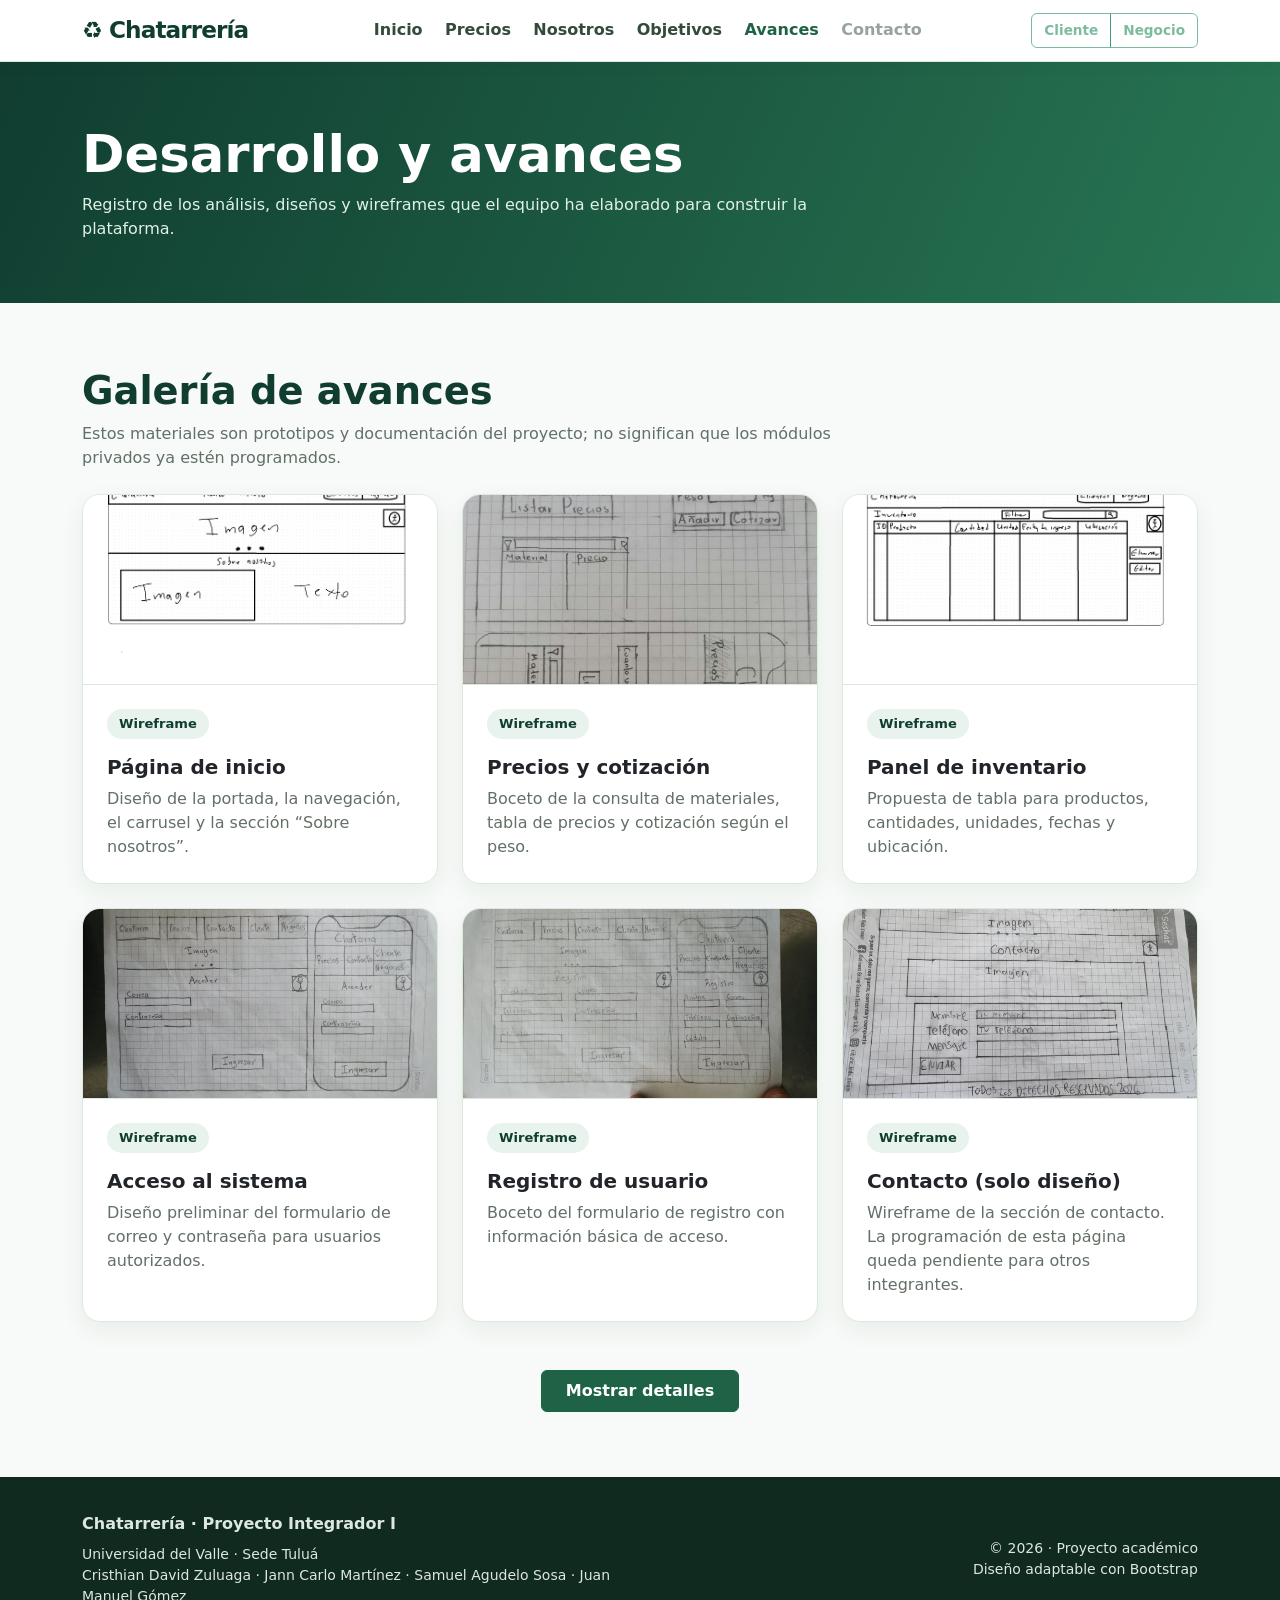
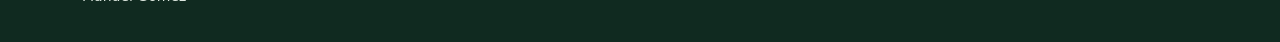
==== avances.html @ cac2bcbe "adelanto actividad web Cristhian-Jann" ====
<!doctype html>
<html lang="es">
<head>
  <meta charset="utf-8">
  <meta name="viewport" content="width=device-width, initial-scale=1">
  <meta name="description" content="Proyecto académico de sistema web para la gestión de chatarrerías y materiales reciclables.">
  <title>Avances | Chatarrería</title>
  <link rel="stylesheet" href="css/bootstrap.min.css">
  <link rel="stylesheet" href="css/style.css">
</head>
<body class="d-flex flex-column min-vh-100">
<nav class="navbar navbar-expand-lg navbar-proyecto sticky-top" aria-label="Navegación principal">
  <div class="container">
    <a class="navbar-brand" href="index.html">♻ Chatarrería</a>
    <button class="navbar-toggler" type="button" data-bs-toggle="collapse" data-bs-target="#menuPrincipal" aria-controls="menuPrincipal" aria-expanded="false" aria-label="Abrir menú"><span class="navbar-toggler-icon"></span></button>
    <div class="collapse navbar-collapse" id="menuPrincipal">
      <ul class="navbar-nav mx-auto mb-2 mb-lg-0">
        <li class="nav-item"><a class="nav-link " href="index.html">Inicio</a></li>
        <li class="nav-item"><a class="nav-link" href="index.html#precios">Precios</a></li>
        <li class="nav-item"><a class="nav-link " href="nosotros.html">Nosotros</a></li>
        <li class="nav-item"><a class="nav-link " href="objetivos.html">Objetivos</a></li>
        <li class="nav-item"><a class="nav-link active" href="avances.html">Avances</a></li>
        <li class="nav-item"><span class="nav-link nav-link-pendiente" title="Pendiente: lo harán otros compañeros">Contacto</span></li>
      </ul>
      <div class="btn-group accesos" role="group" aria-label="Opciones de acceso en desarrollo">
        <button type="button" class="btn btn-outline-success" disabled title="Acceso por desarrollar">Cliente</button>
        <button type="button" class="btn btn-outline-success" disabled title="Acceso por desarrollar">Negocio</button>
      </div>
    </div>
  </div>
</nav>
<main class="flex-grow-1">
<section class="cabecera-interior"><div class="container"><h1>Desarrollo y avances</h1><p>Registro de los análisis, diseños y wireframes que el equipo ha elaborado para construir la plataforma.</p></div></section>
<section class="seccion"><div class="container"><header class="mb-4"><h2 class="seccion-titulo">Galería de avances</h2><p class="seccion-subtitulo">Estos materiales son prototipos y documentación del proyecto; no significan que los módulos privados ya estén programados.</p></header>
<div class="row row-cols-1 row-cols-md-2 row-cols-xl-3 g-4"><div class="col"><article class="card tarjeta-elevada tarjeta-avance h-100"><img src="img/wireframe-inicio.jpg" alt="Boceto de página de inicio" loading="lazy"><div class="card-body p-4"><span class="etiqueta align-self-start mb-3">Wireframe</span><h3 class="h5 fw-bold">Página de inicio</h3><p class="card-text mb-0">Diseño de la portada, la navegación, el carrusel y la sección “Sobre nosotros”.</p></div></article></div><div class="col"><article class="card tarjeta-elevada tarjeta-avance h-100"><img src="img/wireframe-precios.jpeg" alt="Boceto de precios y cotización" loading="lazy"><div class="card-body p-4"><span class="etiqueta align-self-start mb-3">Wireframe</span><h3 class="h5 fw-bold">Precios y cotización</h3><p class="card-text mb-0">Boceto de la consulta de materiales, tabla de precios y cotización según el peso.</p></div></article></div><div class="col"><article class="card tarjeta-elevada tarjeta-avance h-100"><img src="img/wireframe-inventario.jpg" alt="Boceto de panel de inventario" loading="lazy"><div class="card-body p-4"><span class="etiqueta align-self-start mb-3">Wireframe</span><h3 class="h5 fw-bold">Panel de inventario</h3><p class="card-text mb-0">Propuesta de tabla para productos, cantidades, unidades, fechas y ubicación.</p></div></article></div><div class="col"><article class="card tarjeta-elevada tarjeta-avance h-100"><img src="img/wireframe-login.jpeg" alt="Boceto de acceso al sistema" loading="lazy"><div class="card-body p-4"><span class="etiqueta align-self-start mb-3">Wireframe</span><h3 class="h5 fw-bold">Acceso al sistema</h3><p class="card-text mb-0">Diseño preliminar del formulario de correo y contraseña para usuarios autorizados.</p></div></article></div><div class="col"><article class="card tarjeta-elevada tarjeta-avance h-100"><img src="img/wireframe-registro.jpeg" alt="Boceto de registro de usuario" loading="lazy"><div class="card-body p-4"><span class="etiqueta align-self-start mb-3">Wireframe</span><h3 class="h5 fw-bold">Registro de usuario</h3><p class="card-text mb-0">Boceto del formulario de registro con información básica de acceso.</p></div></article></div><div class="col"><article class="card tarjeta-elevada tarjeta-avance h-100"><img src="img/wireframe-contacto.jpeg" alt="Boceto de contacto (solo diseño)" loading="lazy"><div class="card-body p-4"><span class="etiqueta align-self-start mb-3">Wireframe</span><h3 class="h5 fw-bold">Contacto (solo diseño)</h3><p class="card-text mb-0">Wireframe de la sección de contacto. La programación de esta página queda pendiente para otros integrantes.</p></div></article></div></div>
<div class="text-center mt-5"><button id="botonDetallesAvances" class="btn btn-verde px-4 py-2" type="button" aria-expanded="false" aria-controls="detallesAvances">Mostrar detalles</button></div>
<div id="detallesAvances" class="panel-blanco p-4 mt-4 d-none"><h3 class="h4 fw-bold">¿Qué hemos trabajado?</h3><ul class="mb-0"><li>Identificación de problemas en los registros manuales de chatarrerías.</li><li>Organización de módulos públicos y privados del sitio.</li><li>Diseño de wireframes de escritorio y celular.</li><li>Inicio de la implementación informativa con HTML, CSS, Bootstrap y JavaScript.</li></ul></div>
</div></section>
</main>
<footer class="pie mt-auto"><div class="container"><div class="row gy-3 align-items-center"><div class="col-lg-6"><strong>Chatarrería · Proyecto Integrador I</strong><p class="mb-0 mt-2 small">Universidad del Valle · Sede Tuluá<br>Cristhian David Zuluaga · Jann Carlo Martínez · Samuel Agudelo Sosa · Juan Manuel Gómez</p></div><div class="col-lg-6 text-lg-end small">© <span class="anio-actual">2026</span> · Proyecto académico<br>Diseño adaptable con Bootstrap</div></div></div></footer>
<script src="js/bootstrap.bundle.min.js"></script>
<script src="js/main.js"></script>
</body>
</html>
---- css/style.css ----
/* Estilos del proyecto: complementan Bootstrap 5.3.8 */
:root { --verde:#1e6346; --verde-oscuro:#103d30; --verde-suave:#e8f3ed; --tinta:#1d2822; --muted:#627066; --fondo:#f7faf8; }
* { box-sizing:border-box; }
html { scroll-padding-top:95px; }
body { background:var(--fondo); color:var(--tinta); }
a { text-underline-offset:3px; }
.navbar-proyecto { background:#fff; border-bottom:1px solid #dce7df; box-shadow:0 2px 16px #183e2710; }
.navbar-brand { font-size:1.45rem; font-weight:800; letter-spacing:-.04em; color:var(--verde-oscuro); }
.navbar-brand:hover { color:var(--verde); }
.navbar-nav .nav-link { color:#344a3b; font-weight:600; padding:.6rem .7rem!important; }
.navbar-nav .nav-link:hover, .navbar-nav .nav-link.active { color:var(--verde); }
.nav-link-pendiente { opacity:.5; cursor:not-allowed; }
.accesos .btn { font-size:.85rem; font-weight:600; }
.accesos .btn:disabled { opacity:.56; }
.banner .carousel-item { height:clamp(335px,45vw,510px); background:var(--verde-oscuro); }
.banner .carousel-item img { width:100%; height:100%; object-fit:cover; }
.banner .carousel-item::after { content:""; position:absolute; inset:0; background:linear-gradient(90deg,rgba(4,29,19,.78),rgba(4,29,19,.25) 65%,transparent); }
.banner .carousel-caption { z-index:2; left:8%; right:8%; bottom:18%; text-align:left; max-width:650px; }
.banner .carousel-caption h1,.banner .carousel-caption h2 { font-size:clamp(2rem,4.8vw,4rem); font-weight:800; line-height:1.08; }
.banner .carousel-caption p { font-size:clamp(1rem,1.55vw,1.25rem); max-width:520px; }
.carousel-indicators { margin-bottom:1rem; }
.carousel-indicators button { border-radius:10px; }
.seccion { padding:65px 0; }
.seccion-titulo { font-size:clamp(1.7rem,3vw,2.45rem); font-weight:800; color:var(--verde-oscuro); }
.seccion-subtitulo { color:var(--muted); max-width:750px; }
.separador { width:90px; height:4px; margin:16px auto 0; border-radius:20px; background:var(--verde); }
.marco-imagen { overflow:hidden; border-radius:20px; background:var(--verde-suave); box-shadow:0 13px 35px #193d2520; }
.marco-imagen img { width:100%; height:100%; display:block; object-fit:cover; }
.texto-nosotros { font-size:1.08rem; line-height:1.85; }
.btn-verde { background:var(--verde); color:#fff; border:1px solid var(--verde); font-weight:700; }
.btn-verde:hover, .btn-verde:focus { background:var(--verde-oscuro); color:#fff; border-color:var(--verde-oscuro); }
.panel-blanco { border:1px solid #dce8df; border-radius:18px; background:#fff; box-shadow:0 8px 25px #193d2510; }
.seccion-alterna { background:#edf5ef; }
.tabla-precios th { background:var(--verde-oscuro); color:#fff; }
.tabla-precios td { padding:1rem; }
.cabecera-interior { background:linear-gradient(115deg,#103d30,#287653); padding:62px 0; color:#fff; }
.cabecera-interior h1 { font-weight:800; font-size:clamp(2.1rem,4vw,3.3rem); }
.cabecera-interior p { max-width:780px; color:#e1f1e6; margin-bottom:0; }
.tarjeta-elevada { background:#fff; border:1px solid #dce8df; border-radius:18px; height:100%; box-shadow:0 8px 25px #193d2510; }
.icono-tarjeta { display:inline-flex; width:50px; height:50px; align-items:center; justify-content:center; border-radius:15px; color:var(--verde); background:var(--verde-suave); font-size:1.35rem; font-weight:800; }
.avatar { width:78px; height:78px; border-radius:50%; background:#d6eadc; color:var(--verde-oscuro); font-weight:800; font-size:1.4rem; display:flex; align-items:center; justify-content:center; margin:auto; }
.rol { color:var(--verde); font-weight:700; }
.accordion-button { font-weight:650; }
.accordion-button:not(.collapsed) { color:var(--verde-oscuro); background:var(--verde-suave); box-shadow:none; }
.accordion-button:focus { box-shadow:0 0 0 .2rem #2f88553b; }
.tarjeta-avance { overflow:hidden; }
.tarjeta-avance img { width:100%; height:190px; object-fit:cover; background:#f3f3f3; border-bottom:1px solid #dce8df; }
.tarjeta-avance .card-body { display:flex; flex-direction:column; }
.tarjeta-avance .card-text { color:var(--muted); }
.pie { background:#102a20; color:#dce7df; padding:35px 0; }
.pie a { color:#cdeed6; }
.etiqueta { display:inline-block; background:var(--verde-suave); color:var(--verde-oscuro); border-radius:40px; padding:5px 12px; font-size:.82rem; font-weight:700; }
@media(max-width:991.98px) { .accesos { margin-top:.7rem; } .navbar-nav .nav-link { padding:.48rem 0!important; } }
@media(max-width:575.98px) { .banner .carousel-item { height:355px; } .banner .carousel-caption { left:9%; right:9%; bottom:17%; } .banner .carousel-item::after { background:linear-gradient(90deg,rgba(4,29,19,.85),rgba(4,29,19,.55)); } .seccion { padding:45px 0; } .cabecera-interior { padding:44px 0; } .tarjeta-avance img { height:160px; } }
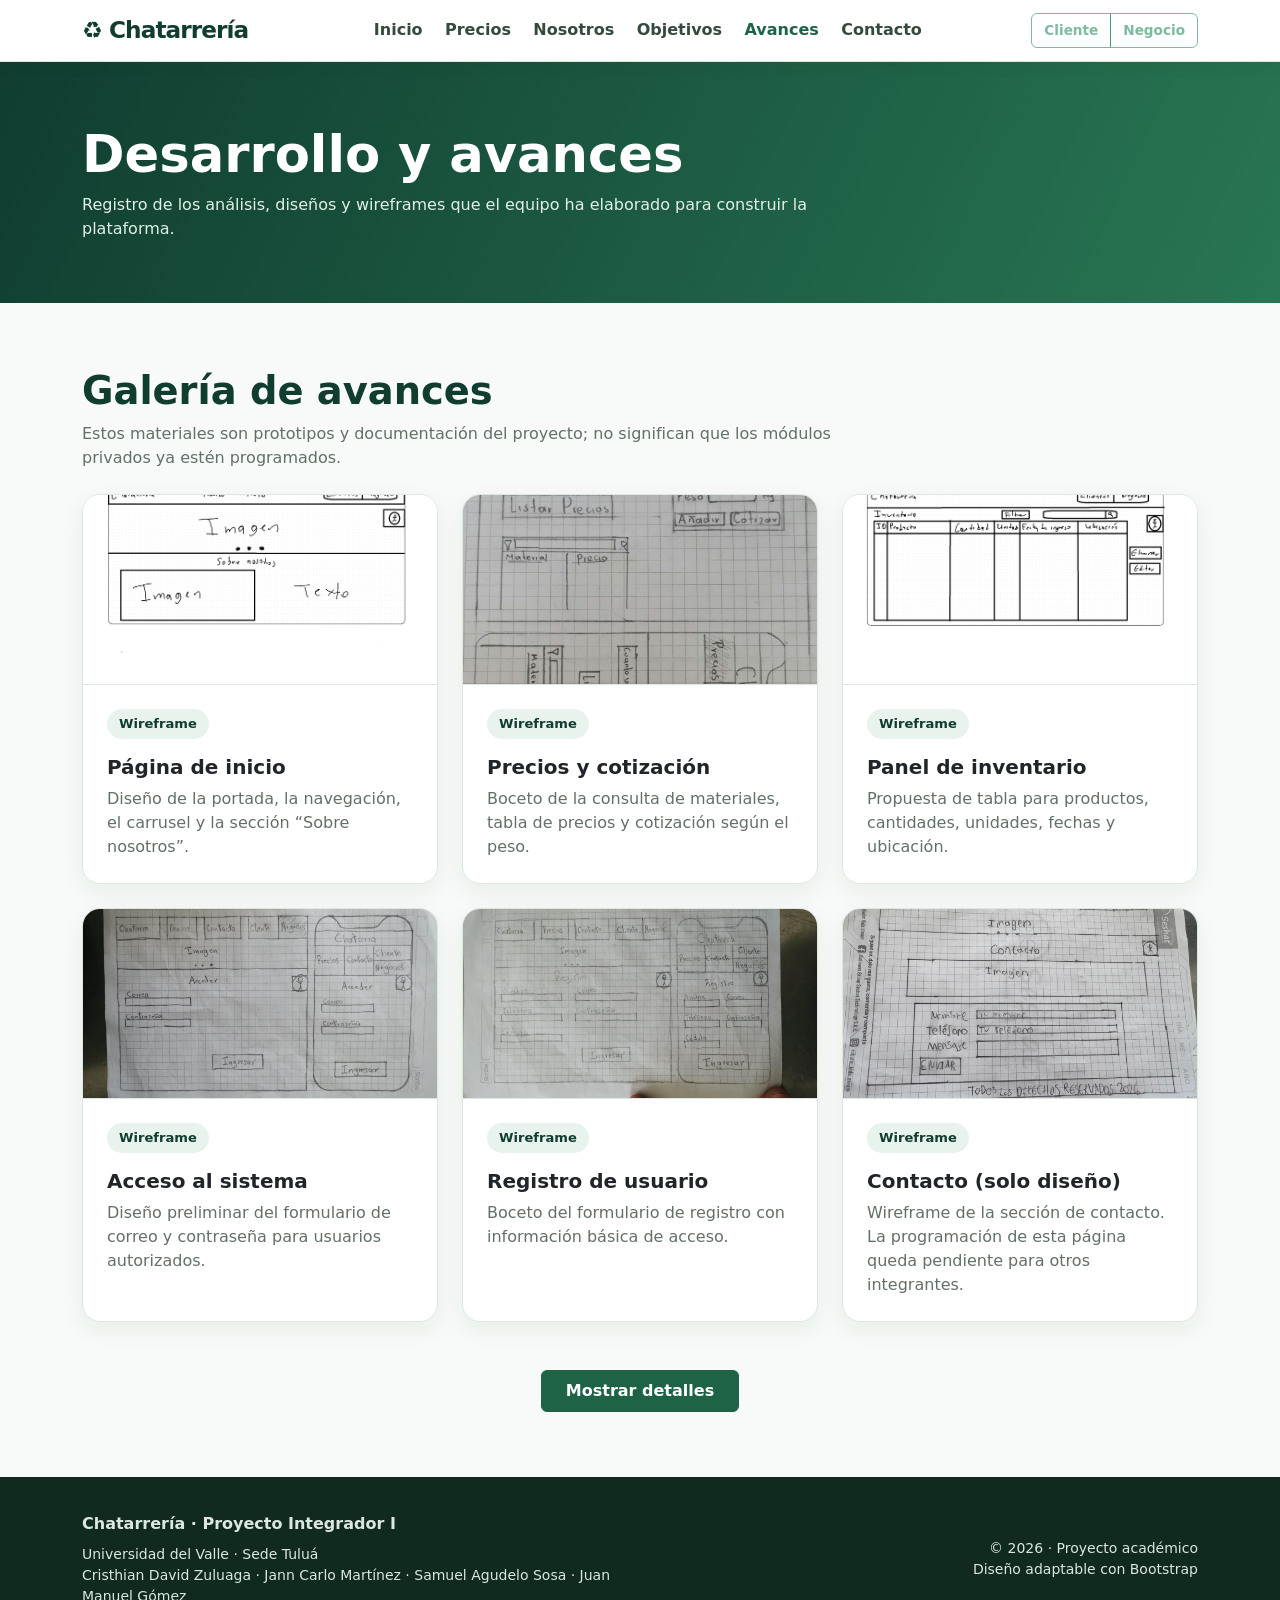
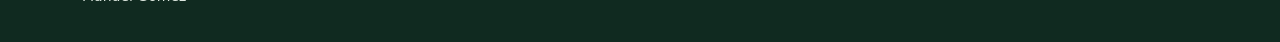
==== commit a688051b: "Contacto listo" ====
--- a/avances.html
+++ b/avances.html
@@ -20,7 +20,7 @@
         <li class="nav-item"><a class="nav-link " href="nosotros.html">Nosotros</a></li>
         <li class="nav-item"><a class="nav-link " href="objetivos.html">Objetivos</a></li>
         <li class="nav-item"><a class="nav-link active" href="avances.html">Avances</a></li>
-        <li class="nav-item"><span class="nav-link nav-link-pendiente" title="Pendiente: lo harán otros compañeros">Contacto</span></li>
+        <li class="nav-item"><a class="nav-link" href="contacto.html">Contacto</a></li>
       </ul>
       <div class="btn-group accesos" role="group" aria-label="Opciones de acceso en desarrollo">
         <button type="button" class="btn btn-outline-success" disabled title="Acceso por desarrollar">Cliente</button>
--- a/css/style.css
+++ b/css/style.css
@@ -52,3 +52,15 @@
 .etiqueta { display:inline-block; background:var(--verde-suave); color:var(--verde-oscuro); border-radius:40px; padding:5px 12px; font-size:.82rem; font-weight:700; }
 @media(max-width:991.98px) { .accesos { margin-top:.7rem; } .navbar-nav .nav-link { padding:.48rem 0!important; } }
 @media(max-width:575.98px) { .banner .carousel-item { height:355px; } .banner .carousel-caption { left:9%; right:9%; bottom:17%; } .banner .carousel-item::after { background:linear-gradient(90deg,rgba(4,29,19,.85),rgba(4,29,19,.55)); } .seccion { padding:45px 0; } .cabecera-interior { padding:44px 0; } .tarjeta-avance img { height:160px; } }
+
+
+.titulo-form { color:var(--verde-oscuro); }
+.form-control { border-radius:12px; padding:.7rem .9rem; border-color:#cfe0d4; }
+.form-control:focus { border-color:var(--verde); box-shadow:0 0 0 .2rem #2f88553b; }
+.contador-mensaje { margin-top:.3rem; font-size:.82rem; color:var(--muted); text-align:right; }
+.info-contacto { list-style:none; padding:0; margin:0 0 1rem; }
+.info-contacto li { display:flex; gap:1rem; align-items:flex-start; padding:1rem 0; border-bottom:1px solid #e3ede6; }
+.info-contacto li:last-child { border-bottom:0; }
+.info-contacto .icono-tarjeta { flex:none; }
+.info-contacto strong { display:block; color:var(--verde-oscuro); }
+.toast { border-radius:14px; }
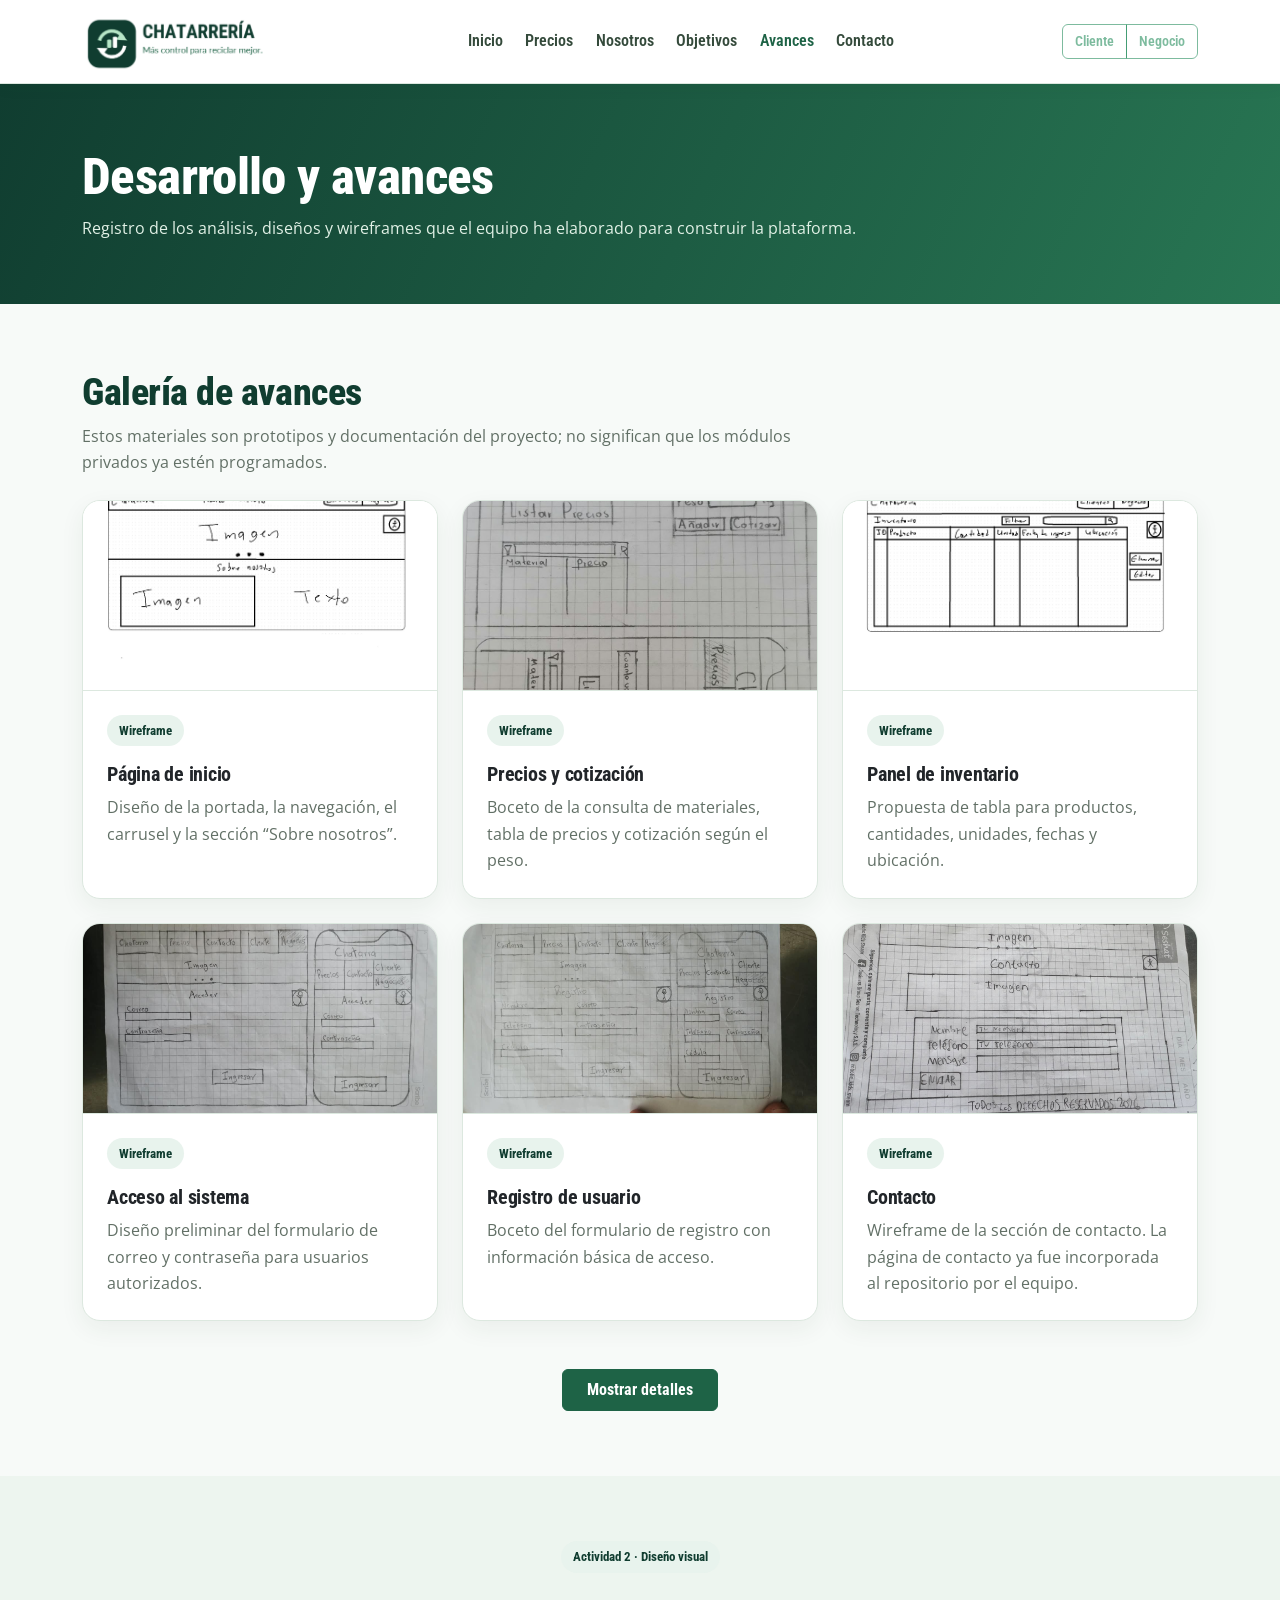
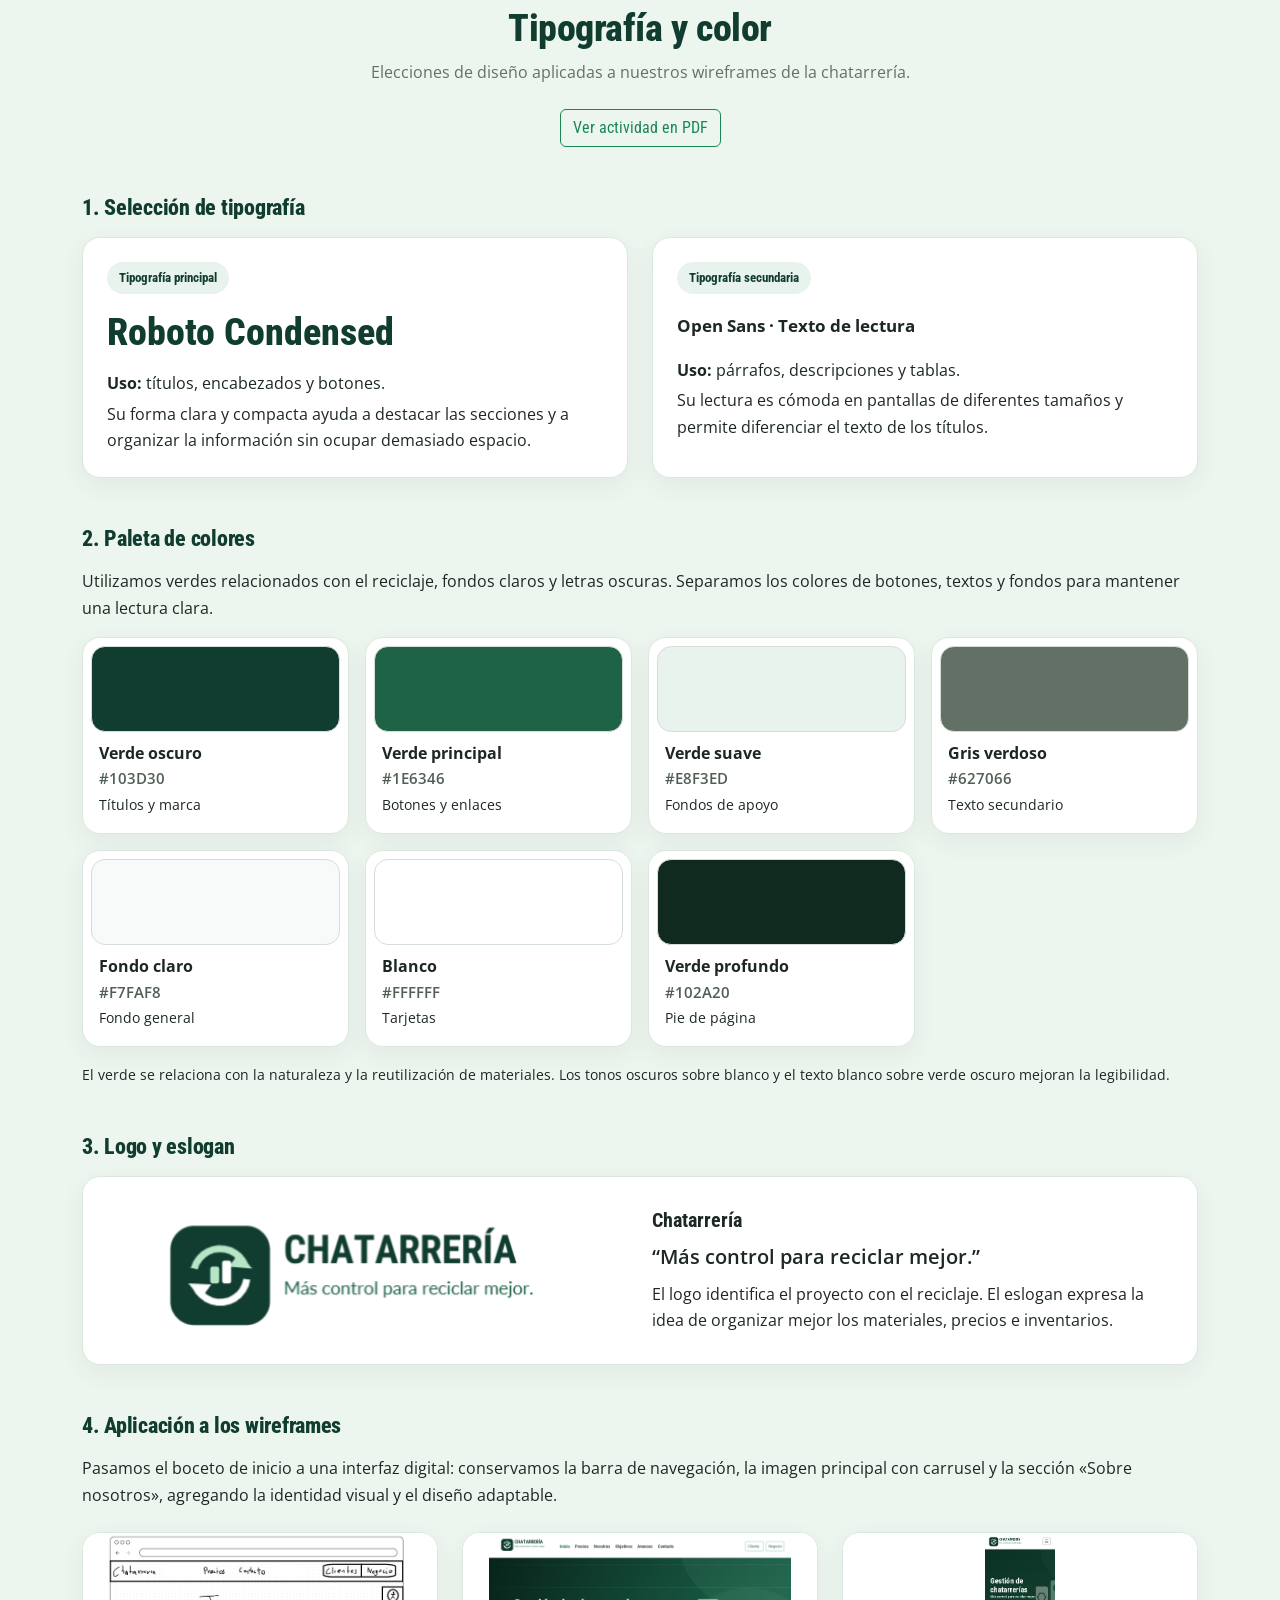
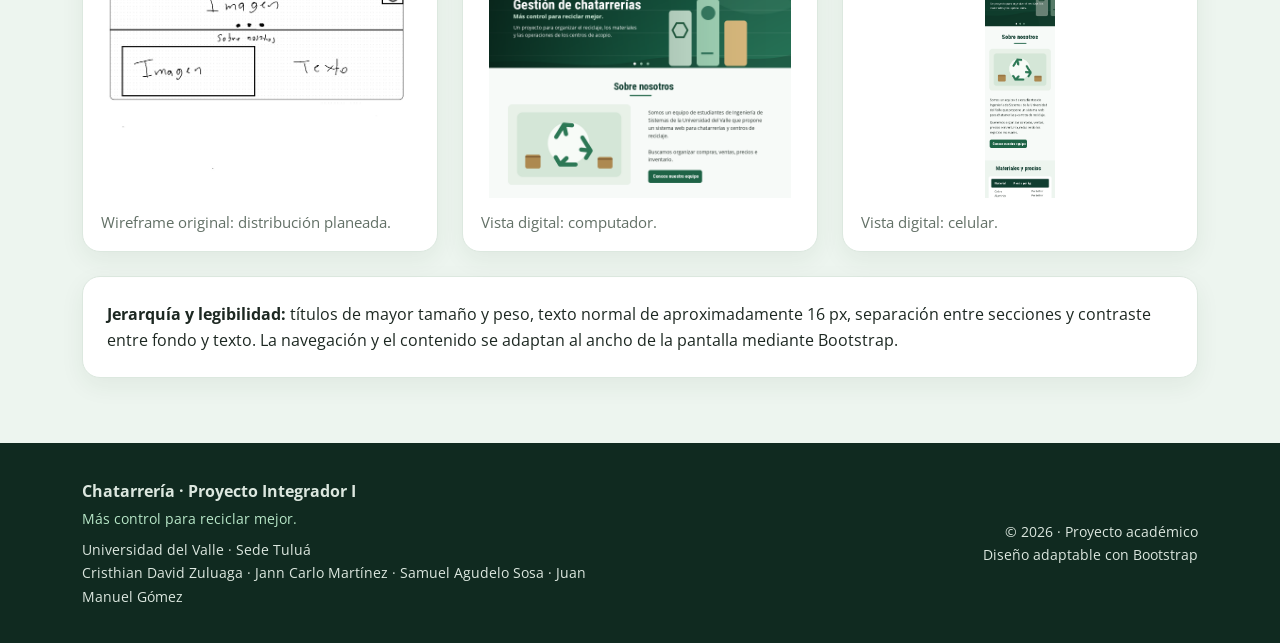
==== commit 04b93b92: "avance actividad 2" ====
--- a/avances.html
+++ b/avances.html
@@ -5,13 +5,17 @@
   <meta name="viewport" content="width=device-width, initial-scale=1">
   <meta name="description" content="Proyecto académico de sistema web para la gestión de chatarrerías y materiales reciclables.">
   <title>Avances | Chatarrería</title>
+  <link rel="preconnect" href="https://fonts.googleapis.com">
+  <link rel="preconnect" href="https://fonts.gstatic.com" crossorigin>
+  <link href="https://fonts.googleapis.com/css2?family=Open+Sans:wght@400;500;600;700&family=Roboto+Condensed:wght@500;600;700;800&display=swap" rel="stylesheet">
   <link rel="stylesheet" href="css/bootstrap.min.css">
   <link rel="stylesheet" href="css/style.css">
+  <link rel="stylesheet" href="css/actividad2.css">
 </head>
 <body class="d-flex flex-column min-vh-100">
 <nav class="navbar navbar-expand-lg navbar-proyecto sticky-top" aria-label="Navegación principal">
   <div class="container">
-    <a class="navbar-brand" href="index.html">♻ Chatarrería</a>
+    <a class="navbar-brand marca-proyecto" href="index.html" aria-label="Chatarrería: volver al inicio"><img class="logo-cabecera" src="img/logo-chatarreria.png" width="413" height="137" alt="Chatarrería. Más control para reciclar mejor."></a>
     <button class="navbar-toggler" type="button" data-bs-toggle="collapse" data-bs-target="#menuPrincipal" aria-controls="menuPrincipal" aria-expanded="false" aria-label="Abrir menú"><span class="navbar-toggler-icon"></span></button>
     <div class="collapse navbar-collapse" id="menuPrincipal">
       <ul class="navbar-nav mx-auto mb-2 mb-lg-0">
@@ -32,12 +36,69 @@
 <main class="flex-grow-1">
 <section class="cabecera-interior"><div class="container"><h1>Desarrollo y avances</h1><p>Registro de los análisis, diseños y wireframes que el equipo ha elaborado para construir la plataforma.</p></div></section>
 <section class="seccion"><div class="container"><header class="mb-4"><h2 class="seccion-titulo">Galería de avances</h2><p class="seccion-subtitulo">Estos materiales son prototipos y documentación del proyecto; no significan que los módulos privados ya estén programados.</p></header>
-<div class="row row-cols-1 row-cols-md-2 row-cols-xl-3 g-4"><div class="col"><article class="card tarjeta-elevada tarjeta-avance h-100"><img src="img/wireframe-inicio.jpg" alt="Boceto de página de inicio" loading="lazy"><div class="card-body p-4"><span class="etiqueta align-self-start mb-3">Wireframe</span><h3 class="h5 fw-bold">Página de inicio</h3><p class="card-text mb-0">Diseño de la portada, la navegación, el carrusel y la sección “Sobre nosotros”.</p></div></article></div><div class="col"><article class="card tarjeta-elevada tarjeta-avance h-100"><img src="img/wireframe-precios.jpeg" alt="Boceto de precios y cotización" loading="lazy"><div class="card-body p-4"><span class="etiqueta align-self-start mb-3">Wireframe</span><h3 class="h5 fw-bold">Precios y cotización</h3><p class="card-text mb-0">Boceto de la consulta de materiales, tabla de precios y cotización según el peso.</p></div></article></div><div class="col"><article class="card tarjeta-elevada tarjeta-avance h-100"><img src="img/wireframe-inventario.jpg" alt="Boceto de panel de inventario" loading="lazy"><div class="card-body p-4"><span class="etiqueta align-self-start mb-3">Wireframe</span><h3 class="h5 fw-bold">Panel de inventario</h3><p class="card-text mb-0">Propuesta de tabla para productos, cantidades, unidades, fechas y ubicación.</p></div></article></div><div class="col"><article class="card tarjeta-elevada tarjeta-avance h-100"><img src="img/wireframe-login.jpeg" alt="Boceto de acceso al sistema" loading="lazy"><div class="card-body p-4"><span class="etiqueta align-self-start mb-3">Wireframe</span><h3 class="h5 fw-bold">Acceso al sistema</h3><p class="card-text mb-0">Diseño preliminar del formulario de correo y contraseña para usuarios autorizados.</p></div></article></div><div class="col"><article class="card tarjeta-elevada tarjeta-avance h-100"><img src="img/wireframe-registro.jpeg" alt="Boceto de registro de usuario" loading="lazy"><div class="card-body p-4"><span class="etiqueta align-self-start mb-3">Wireframe</span><h3 class="h5 fw-bold">Registro de usuario</h3><p class="card-text mb-0">Boceto del formulario de registro con información básica de acceso.</p></div></article></div><div class="col"><article class="card tarjeta-elevada tarjeta-avance h-100"><img src="img/wireframe-contacto.jpeg" alt="Boceto de contacto (solo diseño)" loading="lazy"><div class="card-body p-4"><span class="etiqueta align-self-start mb-3">Wireframe</span><h3 class="h5 fw-bold">Contacto (solo diseño)</h3><p class="card-text mb-0">Wireframe de la sección de contacto. La programación de esta página queda pendiente para otros integrantes.</p></div></article></div></div>
+<div class="row row-cols-1 row-cols-md-2 row-cols-xl-3 g-4"><div class="col"><article class="card tarjeta-elevada tarjeta-avance h-100"><img src="img/wireframe-inicio.jpg" alt="Boceto de página de inicio" loading="lazy"><div class="card-body p-4"><span class="etiqueta align-self-start mb-3">Wireframe</span><h3 class="h5 fw-bold">Página de inicio</h3><p class="card-text mb-0">Diseño de la portada, la navegación, el carrusel y la sección “Sobre nosotros”.</p></div></article></div><div class="col"><article class="card tarjeta-elevada tarjeta-avance h-100"><img src="img/wireframe-precios.jpeg" alt="Boceto de precios y cotización" loading="lazy"><div class="card-body p-4"><span class="etiqueta align-self-start mb-3">Wireframe</span><h3 class="h5 fw-bold">Precios y cotización</h3><p class="card-text mb-0">Boceto de la consulta de materiales, tabla de precios y cotización según el peso.</p></div></article></div><div class="col"><article class="card tarjeta-elevada tarjeta-avance h-100"><img src="img/wireframe-inventario.jpg" alt="Boceto de panel de inventario" loading="lazy"><div class="card-body p-4"><span class="etiqueta align-self-start mb-3">Wireframe</span><h3 class="h5 fw-bold">Panel de inventario</h3><p class="card-text mb-0">Propuesta de tabla para productos, cantidades, unidades, fechas y ubicación.</p></div></article></div><div class="col"><article class="card tarjeta-elevada tarjeta-avance h-100"><img src="img/wireframe-login.jpeg" alt="Boceto de acceso al sistema" loading="lazy"><div class="card-body p-4"><span class="etiqueta align-self-start mb-3">Wireframe</span><h3 class="h5 fw-bold">Acceso al sistema</h3><p class="card-text mb-0">Diseño preliminar del formulario de correo y contraseña para usuarios autorizados.</p></div></article></div><div class="col"><article class="card tarjeta-elevada tarjeta-avance h-100"><img src="img/wireframe-registro.jpeg" alt="Boceto de registro de usuario" loading="lazy"><div class="card-body p-4"><span class="etiqueta align-self-start mb-3">Wireframe</span><h3 class="h5 fw-bold">Registro de usuario</h3><p class="card-text mb-0">Boceto del formulario de registro con información básica de acceso.</p></div></article></div><div class="col"><article class="card tarjeta-elevada tarjeta-avance h-100"><img src="img/wireframe-contacto.jpeg" alt="Boceto de contacto (solo diseño)" loading="lazy"><div class="card-body p-4"><span class="etiqueta align-self-start mb-3">Wireframe</span><h3 class="h5 fw-bold">Contacto</h3><p class="card-text mb-0">Wireframe de la sección de contacto. La página de contacto ya fue incorporada al repositorio por el equipo.</p></div></article></div></div>
 <div class="text-center mt-5"><button id="botonDetallesAvances" class="btn btn-verde px-4 py-2" type="button" aria-expanded="false" aria-controls="detallesAvances">Mostrar detalles</button></div>
 <div id="detallesAvances" class="panel-blanco p-4 mt-4 d-none"><h3 class="h4 fw-bold">¿Qué hemos trabajado?</h3><ul class="mb-0"><li>Identificación de problemas en los registros manuales de chatarrerías.</li><li>Organización de módulos públicos y privados del sitio.</li><li>Diseño de wireframes de escritorio y celular.</li><li>Inicio de la implementación informativa con HTML, CSS, Bootstrap y JavaScript.</li></ul></div>
 </div></section>
+
+<!-- Actividad 2 de Proyecto Integrador I: Tipografía y color -->
+<section class="seccion seccion-alterna" id="tipografia-color" aria-labelledby="actividad2-titulo">
+  <div class="container">
+    <header class="text-center mb-5">
+      <span class="etiqueta mb-3">Actividad 2 · Diseño visual</span>
+      <h2 class="seccion-titulo mt-3" id="actividad2-titulo">Tipografía y color</h2>
+      <p class="seccion-subtitulo mx-auto">Elecciones de diseño aplicadas a nuestros wireframes de la chatarrería.</p>
+      <a class="btn btn-outline-success mt-2" href="docs/Actividad_2_Tipografia_y_color.pdf" target="_blank" rel="noopener">Ver actividad en PDF</a>
+    </header>
+
+    <h3 class="titulo-actividad mb-3">1. Selección de tipografía</h3>
+    <div class="row g-4 mb-5">
+      <div class="col-md-6"><article class="tarjeta-elevada p-4">
+        <span class="etiqueta mb-3">Tipografía principal</span>
+        <p class="ejemplo-letra-titulo fuente-principal mb-3">Roboto Condensed</p>
+        <p class="mb-1"><strong>Uso:</strong> títulos, encabezados y botones.</p>
+        <p class="mb-0">Su forma clara y compacta ayuda a destacar las secciones y a organizar la información sin ocupar demasiado espacio.</p>
+      </article></div>
+      <div class="col-md-6"><article class="tarjeta-elevada p-4">
+        <span class="etiqueta mb-3">Tipografía secundaria</span>
+        <p class="ejemplo-letra-cuerpo fuente-secundaria fw-bold mb-3">Open Sans · Texto de lectura</p>
+        <p class="mb-1"><strong>Uso:</strong> párrafos, descripciones y tablas.</p>
+        <p class="mb-0">Su lectura es cómoda en pantallas de diferentes tamaños y permite diferenciar el texto de los títulos.</p>
+      </article></div>
+    </div>
+
+    <h3 class="titulo-actividad mb-3">2. Paleta de colores</h3>
+    <p class="mb-3">Utilizamos verdes relacionados con el reciclaje, fondos claros y letras oscuras. Separamos los colores de botones, textos y fondos para mantener una lectura clara.</p>
+    <div class="row row-cols-2 row-cols-md-4 row-cols-xl-7 g-3 mb-3">
+      <div class="col"><div class="panel-blanco p-2 h-100"><div class="muestra-color" style="background:#103D30"></div><div class="p-2"><strong>Verde oscuro</strong><div class="color-hex">#103D30</div><small>Títulos y marca</small></div></div></div>
+      <div class="col"><div class="panel-blanco p-2 h-100"><div class="muestra-color" style="background:#1E6346"></div><div class="p-2"><strong>Verde principal</strong><div class="color-hex">#1E6346</div><small>Botones y enlaces</small></div></div></div>
+      <div class="col"><div class="panel-blanco p-2 h-100"><div class="muestra-color" style="background:#E8F3ED"></div><div class="p-2"><strong>Verde suave</strong><div class="color-hex">#E8F3ED</div><small>Fondos de apoyo</small></div></div></div>
+      <div class="col"><div class="panel-blanco p-2 h-100"><div class="muestra-color" style="background:#627066"></div><div class="p-2"><strong>Gris verdoso</strong><div class="color-hex">#627066</div><small>Texto secundario</small></div></div></div>
+      <div class="col"><div class="panel-blanco p-2 h-100"><div class="muestra-color" style="background:#F7FAF8"></div><div class="p-2"><strong>Fondo claro</strong><div class="color-hex">#F7FAF8</div><small>Fondo general</small></div></div></div>
+      <div class="col"><div class="panel-blanco p-2 h-100"><div class="muestra-color" style="background:#FFFFFF"></div><div class="p-2"><strong>Blanco</strong><div class="color-hex">#FFFFFF</div><small>Tarjetas</small></div></div></div>
+      <div class="col"><div class="panel-blanco p-2 h-100"><div class="muestra-color" style="background:#102A20"></div><div class="p-2"><strong>Verde profundo</strong><div class="color-hex">#102A20</div><small>Pie de página</small></div></div></div>
+    </div>
+    <p class="mb-5 small">El verde se relaciona con la naturaleza y la reutilización de materiales. Los tonos oscuros sobre blanco y el texto blanco sobre verde oscuro mejoran la legibilidad.</p>
+
+    <h3 class="titulo-actividad mb-3">3. Logo y eslogan</h3>
+    <div class="panel-blanco p-4 mb-5">
+      <div class="row align-items-center g-4"><div class="col-lg-6 text-center"><img class="marca-muestra" src="img/logo-chatarreria.png" alt="Logo oficial: Chatarrería. Más control para reciclar mejor." loading="lazy"></div>
+      <div class="col-lg-6"><h4 class="h5 fw-bold">Chatarrería</h4><p class="fs-5 fw-semibold mb-2">“Más control para reciclar mejor.”</p><p class="mb-0">El logo identifica el proyecto con el reciclaje. El eslogan expresa la idea de organizar mejor los materiales, precios e inventarios.</p></div></div>
+    </div>
+
+    <h3 class="titulo-actividad mb-3">4. Aplicación a los wireframes</h3>
+    <p class="mb-4">Pasamos el boceto de inicio a una interfaz digital: conservamos la barra de navegación, la imagen principal con carrusel y la sección «Sobre nosotros», agregando la identidad visual y el diseño adaptable.</p>
+    <div class="row g-4">
+      <div class="col-lg-4"><figure class="muestra-aplicacion mb-0"><img src="img/wireframe-inicio.jpg" alt="Wireframe original de la página de inicio" loading="lazy"><figcaption>Wireframe original: distribución planeada.</figcaption></figure></div>
+      <div class="col-lg-4"><figure class="muestra-aplicacion mb-0"><img class="muestra-sitio" src="img/avance-diseno-escritorio.png" alt="Propuesta visual de la página en computador con logo, colores y tipografía" loading="lazy"><figcaption>Vista digital: computador.</figcaption></figure></div>
+      <div class="col-lg-4"><figure class="muestra-aplicacion mb-0"><img class="imagen-movil" src="img/avance-diseno-movil.png" alt="Propuesta visual adaptada a celular" loading="lazy"><figcaption>Vista digital: celular.</figcaption></figure></div>
+    </div>
+    <div class="panel-blanco p-4 mt-4"><p class="mb-0"><strong>Jerarquía y legibilidad:</strong> títulos de mayor tamaño y peso, texto normal de aproximadamente 16 px, separación entre secciones y contraste entre fondo y texto. La navegación y el contenido se adaptan al ancho de la pantalla mediante Bootstrap.</p></div>
+  </div>
+</section>
+
 </main>
-<footer class="pie mt-auto"><div class="container"><div class="row gy-3 align-items-center"><div class="col-lg-6"><strong>Chatarrería · Proyecto Integrador I</strong><p class="mb-0 mt-2 small">Universidad del Valle · Sede Tuluá<br>Cristhian David Zuluaga · Jann Carlo Martínez · Samuel Agudelo Sosa · Juan Manuel Gómez</p></div><div class="col-lg-6 text-lg-end small">© <span class="anio-actual">2026</span> · Proyecto académico<br>Diseño adaptable con Bootstrap</div></div></div></footer>
+<footer class="pie mt-auto"><div class="container"><div class="row gy-3 align-items-center"><div class="col-lg-6"><strong>Chatarrería · Proyecto Integrador I</strong><div class="eslogan-footer">Más control para reciclar mejor.</div><p class="mb-0 mt-2 small">Universidad del Valle · Sede Tuluá<br>Cristhian David Zuluaga · Jann Carlo Martínez · Samuel Agudelo Sosa · Juan Manuel Gómez</p></div><div class="col-lg-6 text-lg-end small">© <span class="anio-actual">2026</span> · Proyecto académico<br>Diseño adaptable con Bootstrap</div></div></div></footer>
 <script src="js/bootstrap.bundle.min.js"></script>
 <script src="js/main.js"></script>
 </body>
--- a/css/actividad2.css
+++ b/css/actividad2.css
@@ -0,0 +1,30 @@
+/* Actividad 2: estilos adicionales. No modifica style.css del equipo. */
+
+:root {
+  --fuente-principal: "Roboto Condensed", "Arial Narrow", Arial, sans-serif;
+  --fuente-secundaria: "Open Sans", "Segoe UI", Arial, sans-serif;
+}
+body { font-family:var(--fuente-secundaria); font-size:16px; line-height:1.65; }
+h1,h2,h3,h4,h5,h6,.navbar-nav .nav-link,.btn,.rol,.etiqueta {
+  font-family:var(--fuente-principal);
+}
+h1,h2,h3 { letter-spacing:-.012em; }
+.marca-proyecto { margin-right:1rem; display:flex; align-items:center; flex-shrink:0; padding:0; }
+.logo-cabecera { display:block; height:67px; width:auto; max-width:min(225px,65vw); object-fit:contain; }
+.eslogan-footer { color:#b7e6c7; font-size:.89rem; margin-top:2px; }
+.lema-banner { font-family:var(--fuente-secundaria); font-weight:700; color:#dcf5e4; }
+.fuente-principal { font-family:var(--fuente-principal); }
+.fuente-secundaria { font-family:var(--fuente-secundaria); }
+.ejemplo-letra-titulo { font-size:clamp(1.8rem,3vw,2.4rem); line-height:1.15; color:var(--verde-oscuro); font-weight:800; }
+.ejemplo-letra-cuerpo { font-size:1.05rem; line-height:1.85; }
+.muestra-color { border-radius:14px; height:86px; border:1px solid #d6ded8; }
+.color-hex { font-size:.92rem; color:#505e54; font-weight:600; }
+.marca-muestra { width:100%; height:auto; max-width:420px; }
+.titulo-actividad { font-size:1.35rem; color:var(--verde-oscuro); font-weight:800; }
+.muestra-aplicacion { background:#fff; border:1px solid #dce8df; border-radius:18px; overflow:hidden; box-shadow:0 8px 25px #193d2510; height:100%; }
+.muestra-aplicacion img { display:block; width:100%; height:265px; object-fit:contain; background:#fff; }
+.muestra-aplicacion .imagen-movil { object-fit:contain; object-position:top; }
+.muestra-aplicacion figcaption { padding:12px 18px 16px; color:var(--muted); font-size:.93rem; }
+.muestra-sitio { object-position:top; }
+@media(max-width:991.98px) { .marca-proyecto { margin-right:0; } .logo-cabecera { height:63px; } }
+@media(max-width:575.98px) { .logo-cabecera { height:59px; } .muestra-aplicacion img { height:230px; } }
